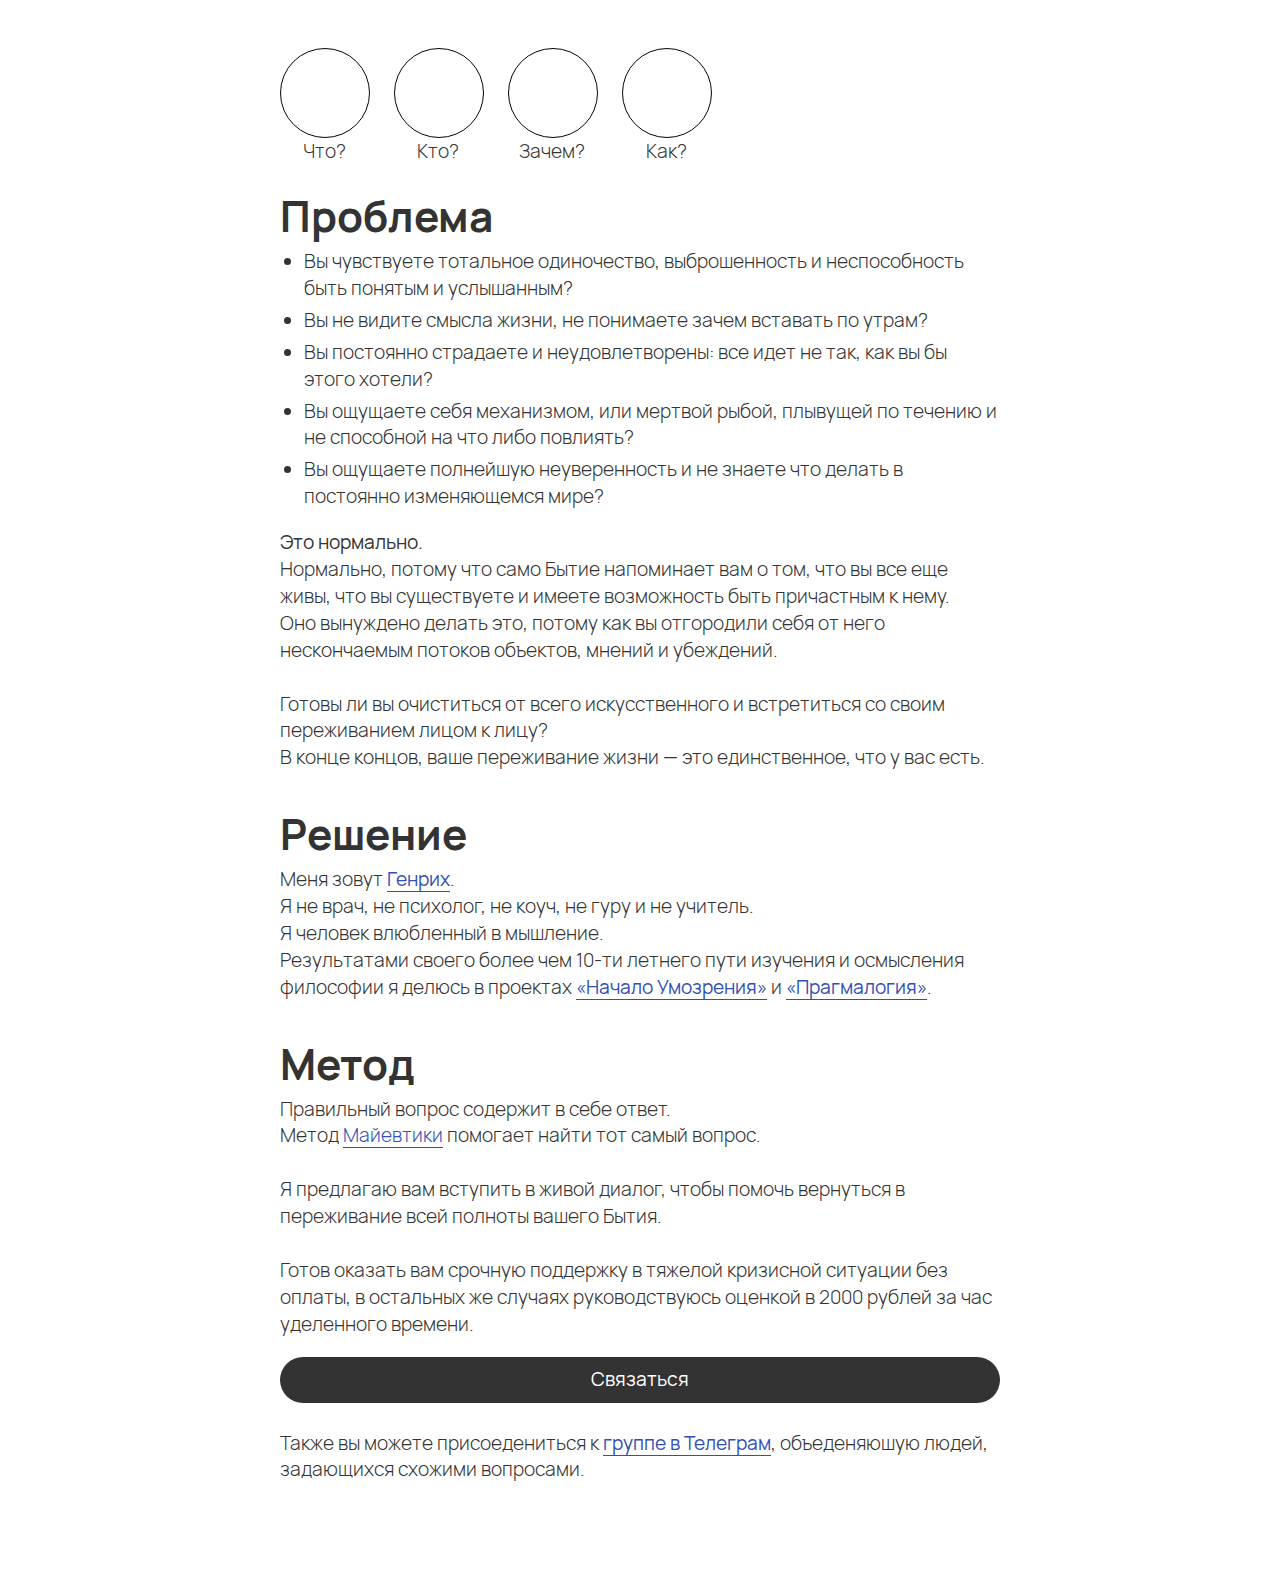
==== index.html @ 479f919a "upd" ====
<!DOCTYPE html>
<html lang="ru">
<head>

<!-- Yandex.Metrika counter --> <script type="text/javascript" > (function(m,e,t,r,i,k,a){m[i]=m[i]||function(){(m[i].a=m[i].a||[]).push(arguments)}; m[i].l=1*new Date();k=e.createElement(t),a=e.getElementsByTagName(t)[0],k.async=1,k.src=r,a.parentNode.insertBefore(k,a)}) (window, document, "script", "https://mc.yandex.ru/metrika/tag.js", "ym"); ym(89591814, "init", { clickmap:true, trackLinks:true, accurateTrackBounce:true, webvisor:true }); </script> <noscript><div><img src="https://mc.yandex.ru/watch/89591814" style="position:absolute; left:-9999px;" alt="" /></div></noscript> <!-- /Yandex.Metrika counter -->

  <meta charset="UTF-8">
  <meta http-equiv="X-UA-Compatible" content="ie=edge" />
  
  <title>Майевтика</title>

  <meta name="mobile-web-app-capable" content="yes" />
  <meta name="apple-mobile-web-app-capable" content="yes" />
  <meta name="application-name" content="Майевтика" />
  <meta name="apple-mobile-web-app-status-bar-style" content="#fff" />
  <meta name="apple-mobile-web-app-title" content="Майевтика" />
  <meta name="viewport" content="width=device-width, initial-scale=1.0">
  <meta name="description" content="Is watching.">

  <meta property="og:site_name" content="Майевтика"/>
  <meta property="og:description" content="Возвращает."/>
  <meta property="og:title" content="Майевтика">
  <meta property="og:type" content="profile">
  <meta property="og:url" content="https://ask.genrih.space" />
  <meta property="og:image" content="graph-preview.jpg" />
  
  <script type="text/javascript" src="code.js"></script>
  <link rel="canonical" href="https://ask.genrih.space" />
  <link rel="stylesheet" href="style.css">
  
  <!--
  <link href="https://cdn.jsdelivr.net/npm/bootstrap@5.2.0-beta1/dist/css/bootstrap.min.css" rel="stylesheet" integrity="sha384-0evHe/X+R7YkIZDRvuzKMRqM+OrBnVFBL6DOitfPri4tjfHxaWutUpFmBp4vmVor" crossorigin="anonymous">
  <script src="https://cdn.jsdelivr.net/npm/bootstrap@5.2.0-beta1/dist/js/bootstrap.bundle.min.js" integrity="sha384-pprn3073KE6tl6bjs2QrFaJGz5/SUsLqktiwsUTF55Jfv3qYSDhgCecCxMW52nD2" crossorigin="anonymous"></script>
-->
  <link rel="shortcut icon" href="/favicons/favicon.ico" type="image/x-icon">
  <link rel="apple-touch-icon" sizes="57x57" href="/favicons/apple-icon-57x57.png">
  <link rel="apple-touch-icon" sizes="60x60" href="/favicons/apple-icon-60x60.png">
  <link rel="apple-touch-icon" sizes="72x72" href="/favicons/apple-icon-72x72.png">
  <link rel="apple-touch-icon" sizes="76x76" href="/favicons/apple-icon-76x76.png">
  <link rel="apple-touch-icon" sizes="114x114" href="/favicons/apple-icon-114x114.png">
  <link rel="apple-touch-icon" sizes="120x120" href="/favicons/apple-icon-120x120.png">
  <link rel="apple-touch-icon" sizes="144x144" href="/favicons/apple-icon-144x144.png">
  <link rel="apple-touch-icon" sizes="152x152" href="/favicons/apple-icon-152x152.png">
  <link rel="apple-touch-icon" sizes="180x180" href="/favicons/apple-icon-180x180.png">
  <link rel="icon" type="image/png" sizes="192x192"  href="/favicons/android-icon-192x192.png">
  <link rel="icon" type="image/png" sizes="32x32" href="/favicons/favicon-32x32.png">
  <link rel="icon" type="image/png" sizes="96x96" href="/favicons/favicon-96x96.png">
  <link rel="icon" type="image/png" sizes="16x16" href="/favicons/favicon-16x16.png">
  <link rel="manifest" href="/favicons/manifest.json">
  <meta name="msapplication-TileColor" content="#ffffff">
  <meta name="msapplication-TileImage" content="/favicons/ms-icon-144x144.png">
  <meta name="theme-color" content="#ffffff">

</head>

<body>
  <svg id="fader"></svg>
  <script>fadeInPage();</script>
  
  <div style="width: 100%; display: inline-flex; padding-top: 1.5em; overflow-x: auto;">
    <div><div class = "circle"></div><div class="circletext">Что?</div></div>
    <div><div class = "circle"></div><div class="circletext">Кто?</div></div>
    <div><div class = "circle"></div><div class="circletext">Зачем?</div></div>
    <div><div class = "circle"></div><div class="circletext">Как?</div></div>


  </div>

  <h1 style="margin-top: 0.25em;">Проблема</h1>

  <ul>
    <li>
      Вы чувствуете тотальное одиночество, выброшенность и неспособность быть понятым и услышанным?
    </li>
    <li>
      Вы не видите смысла жизни, не понимаете зачем вставать по утрам?
    </li>
    <li>
      Вы постоянно страдаете и неудовлетворены: все идет не так, как вы бы этого хотели?
    </li>
    <li>
      Вы ощущаете себя механизмом, или мертвой рыбой, плывущей по течению и не способной на что либо повлиять?
    </li>
    <li>
      Вы ощущаете полнейшую неуверенность и не знаете что делать в постоянно изменяющемся мире? 
    </li>
  </ul>

  <b>Это нормально.</b><br>

  Нормально, потому что само Бытие напоминает вам о том, что вы все еще живы, что вы существуете и имеете возможность быть причастным к нему. 
  <br>
  Оно вынуждено делать это, потому как вы отгородили себя от него нескончаемым потоков объектов, мнений и убеждений.
  
  <br>
  <br>
  Готовы ли вы очиститься от всего искусственного и встретиться со своим переживанием лицом к лицу?
  <br>
  В конце концов, ваше переживание жизни — это единственное, что у вас есть.

  <h1>Решение</h1>

Меня зовут <strong><a href="https://genrih.space">Генрих</a></strong>.<br>
Я не врач, не психолог, не коуч, не гуру и не учитель.
<br>
Я человек влюбленный в мышление. <br>
Результатами своего более чем 10-ти летнего пути изучения и осмысления философии я делюсь в проектах
<strong><a href="https://t.me/originlook">«Начало Умозрения»</a></strong> и <strong><a href="https://t.me/pragmalogos">«Прагмалогия»</a></strong>.

<h1>Метод</h1>
Правильный вопрос содержит в себе ответ. 
<br>
Метод <a href="https://ru.wikipedia.org/wiki/Метод_Сократа">Майевтики</a> помогает найти тот самый вопрос.
<br>
<br>
Я предлагаю вам вступить в живой диалог, чтобы помочь вернуться в переживание всей полноты вашего Бытия. 
<br>
<br>
Готов оказать вам срочную поддержку в тяжелой кризисной ситуации без оплаты, в остальных же случаях руководствуюсь оценкой в 2000 рублей за час уделенного времени. 

<br>

<div class = "contrast-button" onclick="window.open('https://tap.link/genrihgrigoryan');">
  <strong>Связаться</strong>
</div>

<br>
Также вы можете присоедениться к <strong><a href="https://t.me/askbeing">группе в Телеграм</a></strong>, объеденяюшую людей, задающихся схожими вопросами. 
<br>
<br>
<br>
<br>
</body>
</html>
---- style.css ----
/*
@import url('https://fonts.googleapis.com/css2?family=Manrope:wght@200;300;400;500;600;700;800&display=swap');
*/
@font-face {
    font-family: Manrope;
    src: url(/assets/fonts/Manrope-ExtraLight.woff2) format("woff2");
    font-weight:200
}

@font-face {
    font-family: Manrope;
    src: url(/assets/fonts/Manrope-Light.woff2) format("woff2");
    font-weight:300
}

@font-face {
    font-family: Manrope;
    src: url(/assets/fonts/Manrope-Regular.woff2) format("woff2");
    font-weight:400
}

@font-face {
    font-family: Manrope;
    src: url(/assets/fonts/Manrope-Medium.woff2) format("woff2");
    font-weight:500
}

@font-face {
    font-family: Manrope;
    src: url(/assets/fonts/Manrope-SemiBold.woff2) format("woff2");
    font-weight:600
}

@font-face {
    font-family: Manrope;
    src: url(/assets/fonts/Manrope-Bold.woff2) format("woff2");
    font-weight:700
}

@font-face {
    font-family: Manrope;
    src: url(/assets/fonts/Manrope-ExtraBold.woff2) format("woff2");
    font-weight:800
}

:root {
    --secondary-color: #f0f0f0;
    --font-color: #333333;
    --code-color: #333333;
    --bg-color: #ffffff;
    --link-color: #3250b4;
    --deep-black: #000;
}

[data-theme="dark"] {
    --secondary-color: #646464;
    --font-color: #ffffff;
    --bg-color: #333333;
    --link-color:#dcb4ff;
    --code-color: #333333;
    --deep-black: #fff;
}

html { 
    font-family: Manrope, sans-serif;
    
    font-weight: 300;
    font-size: 1.2rem;
    line-height: 1.4em;/* 160%; */

    -webkit-locale: ru;

    letter-spacing: normal;

    text-rendering: optimizeLegibility;
    -webkit-font-smoothing: antialiased;
    -webkit-overflow-scrolling: touch;
    scroll-behavior: smooth;
}

.circle{
    border-radius: 80px;
    border: 1px solid rgb(5, 5, 5);
    width: 88px;
    height: 88px;
    margin-right: 24px;
}

.circletext{
    width: 88px; 
    text-align: center;
    margin-bottom: 20px;
}


body{
    background-color: var(--bg-color); /*  rgb(248, 248, 248);*/
    color: var(--font-color);
    min-width:320px;

    max-width: 720px;
    margin: auto;

    padding: 1em;

    margin-top: 0px;
    margin-bottom: 0px;
    
    opacity: 1;

    transition: all 0.5s ease-in-out;
}

  body.fade {
      opacity: 0;
      transition: all 0.5s ease-in-out;
  }


.dark-mode{
    color: var(--font-color);
    background-color: var(--bg-color); 
    transition: all 0.5s ease-in-out;
}
 
/*
h1,h2,h3,h4,h5,h6 {
    font-family: "Inter", sans-serif;
}
**/

h1{
    /* 
    text-align: center; 
    padding: 0.5em;
    */


    text-align: left; 
    margin-top: 1em;
    margin-bottom: 0.25em;
    font-weight: 700; 
    font-size:  2.2rem;

    line-height: 1;
    transition: all 0.5s ease-in-out;
}

h2, h3 {
    margin-block-start: 1em;
    margin-block-end: 0.1em;
}

h2 {font-weight: 700; font-size:  1.25rem;}
h3 {font-weight: 600; font-size:  1.15rem;}
h4 {font-weight: 500; font-size:  1.1rem;}
h5 {font-weight: 400; font-size:  1rem;}
h6 {font-weight: 300;}

a {
    color: var(--link-color);
    text-decoration:  underline; 
    text-underline-offset: 0.25em; 
    text-decoration-style: solid; 
    text-decoration-thickness: .75px;
    transition: color 0.5s ease-in-out;
}
a:hover{
    text-decoration: underline;
    text-decoration-thickness: .75px;
    text-decoration-style: dashed;
}

.nav-shape{
    fill: var(--font-color);
    transition: fill 0.5s ease-in-out;
}

svg{
    fill: inherit;
}

.internal-link {
    color: var(--font-color); 
    text-decoration:  underline; 
    text-underline-offset: 0.25em; 
    text-decoration-style: solid; 
    text-decoration-thickness: .75px;
}

h1 a.internal-link{
    color: var(--deep-black);
}

.contrast-button{
    margin-top: 1em;
    background: var(--font-color);
    color: var(--bg-color);
    border-radius: 24px;
    padding: 0.5em;
    text-align: center;
    cursor: pointer;
    transition: all 0.5s ease-in-out;
  }

blockquote {
    background-color: transparent;
    /* border: solid 1px var(--secondary-color); */
    border-left: solid 4px var(--secondary-color);
    /*
    padding: 0.25em 16px 0.25em 16px;
    border-radius: 8px;
    */
    padding: 0em 0px 0em 16px;
    margin: 1em 0px 1em 0px;

    transition: border-color 0.5s ease-in-out;
}

mark{
background-color: var(--secondary-color);
padding: 3px 5px;
border-radius: 8px;

transition: all 0.5s ease-in-out;
}


ul {
    padding-left: 1.25em;
    margin-block-start: 0.5em;
    margin-block-end: 1em;
}

li {
    margin:0 0 5px 0;
}

hr {
    content: '';
    display: block;
    border: none;
    background: var(--secondary-color);;
    /*
    margin-top: 2em;
    margin-bottom: 2em;
    */
    margin-block-start: 1em;
    margin-block-end: 1em;    

    position: relative;
    height: 1px;

    transition: all 0.5s ease-in-out;
}


#tooltip-wrapper {
    background: var(--bg-color);
    padding: 1em;
    border: 1px solid var(--secondary-color);
    border-radius: 8px;
    overflow: hidden;
    position: absolute;
    width: 400px;
    height: 250px;
    font-size: 0.8em;
    box-shadow: 0 5px 10px rgba(0,0,0,0.1);
    opacity: 0;
    transition: opacity 100ms;
  }

  #tooltip-wrapper:after {
		content: "";
		position: absolute;
		z-index: 1;
		bottom: 0;
		left: 0;
		pointer-events: none;
		/* background-image: linear-gradient(to bottom, rgba(255,255,255, 0), rgba(255,255,255, 1) 90%); */
		width: 100%;
		height: 75px;
  }

  img {
    max-width: 100%;
    display: block;
    margin: 0px;
    max-height: 100%;
    padding: 0px;
  }

  #fader {
    position: fixed;
    top: 0;
    left: 0;
    width: 100%;
    height: 100%;
    z-index: 999999;
    pointer-events: none;
    background: var(--bg-color);
    animation-duration: 300ms;
    animation-timing-function: ease-in-out;
  }

  @keyframes fade-out {
    from { opacity: 1 }
      to { opacity: 0 }
}

@keyframes fade-in {
    from { opacity: 0 }
      to { opacity: 1 }
}

#fader.fade-out {
    opacity: 0;
    animation-name: fade-out;
}

#fader.fade-in {
    opacity: 1;
    animation-name: fade-in;
}

.desc{
    text-align: center; 
    /*opacity: 0.5;*/
    padding-bottom: 1em;
}

svg g, path, rect{
  fill: var(--font-color);
  transition: all 0.5s ease-in-out;
}

/*
@media only screen and (max-width: 768px){

    html {
        font-size: 1.1rem;
    }

}
*/
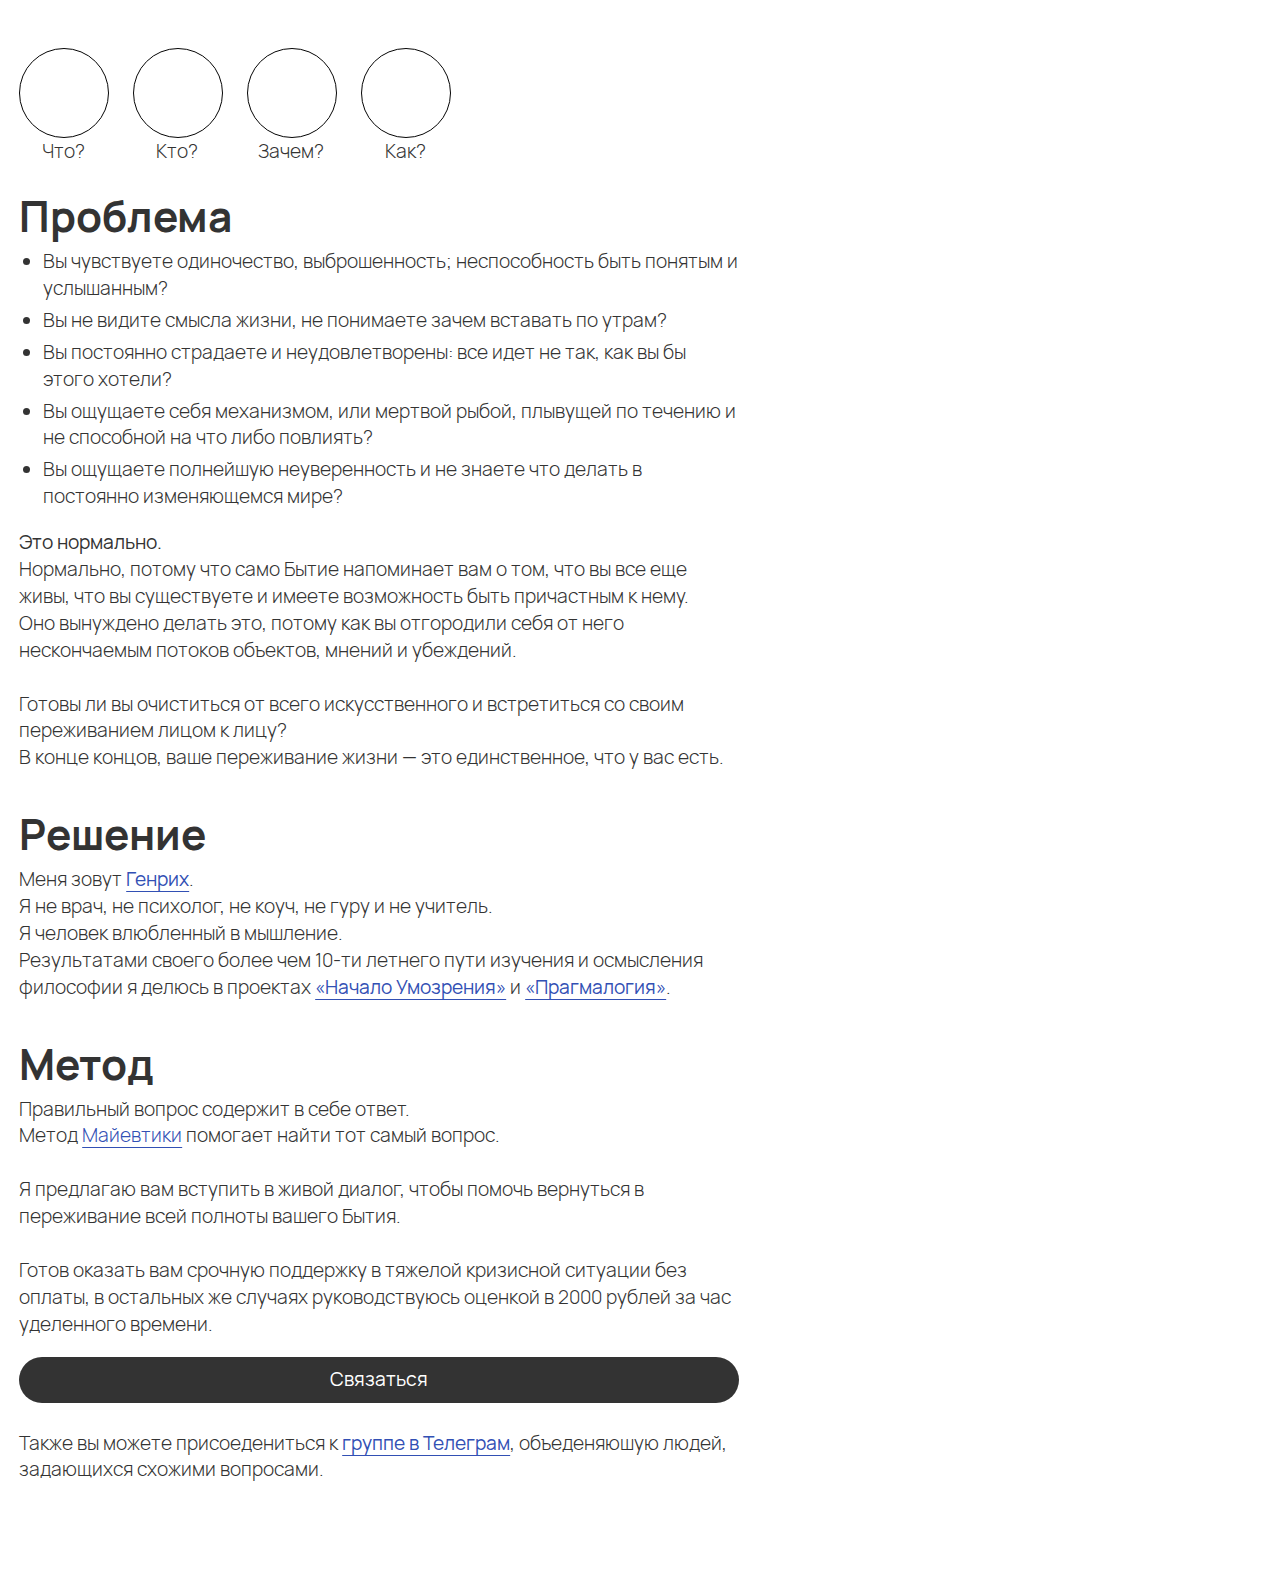
==== commit 4c4c1138: "upd" ====
--- a/index.html
+++ b/index.html
@@ -70,7 +70,7 @@
 
   <ul>
     <li>
-      Вы чувствуете тотальное одиночество, выброшенность и неспособность быть понятым и услышанным?
+      Вы чувствуете одиночество, выброшенность; неспособность быть понятым и услышанным?
     </li>
     <li>
       Вы не видите смысла жизни, не понимаете зачем вставать по утрам?
--- a/style.css
+++ b/style.css
@@ -100,7 +100,8 @@
     min-width:320px;
 
     max-width: 720px;
-    margin: auto;
+    margin-left: 0px;
+    margin-right: 0px;
 
     padding: 1em;
 
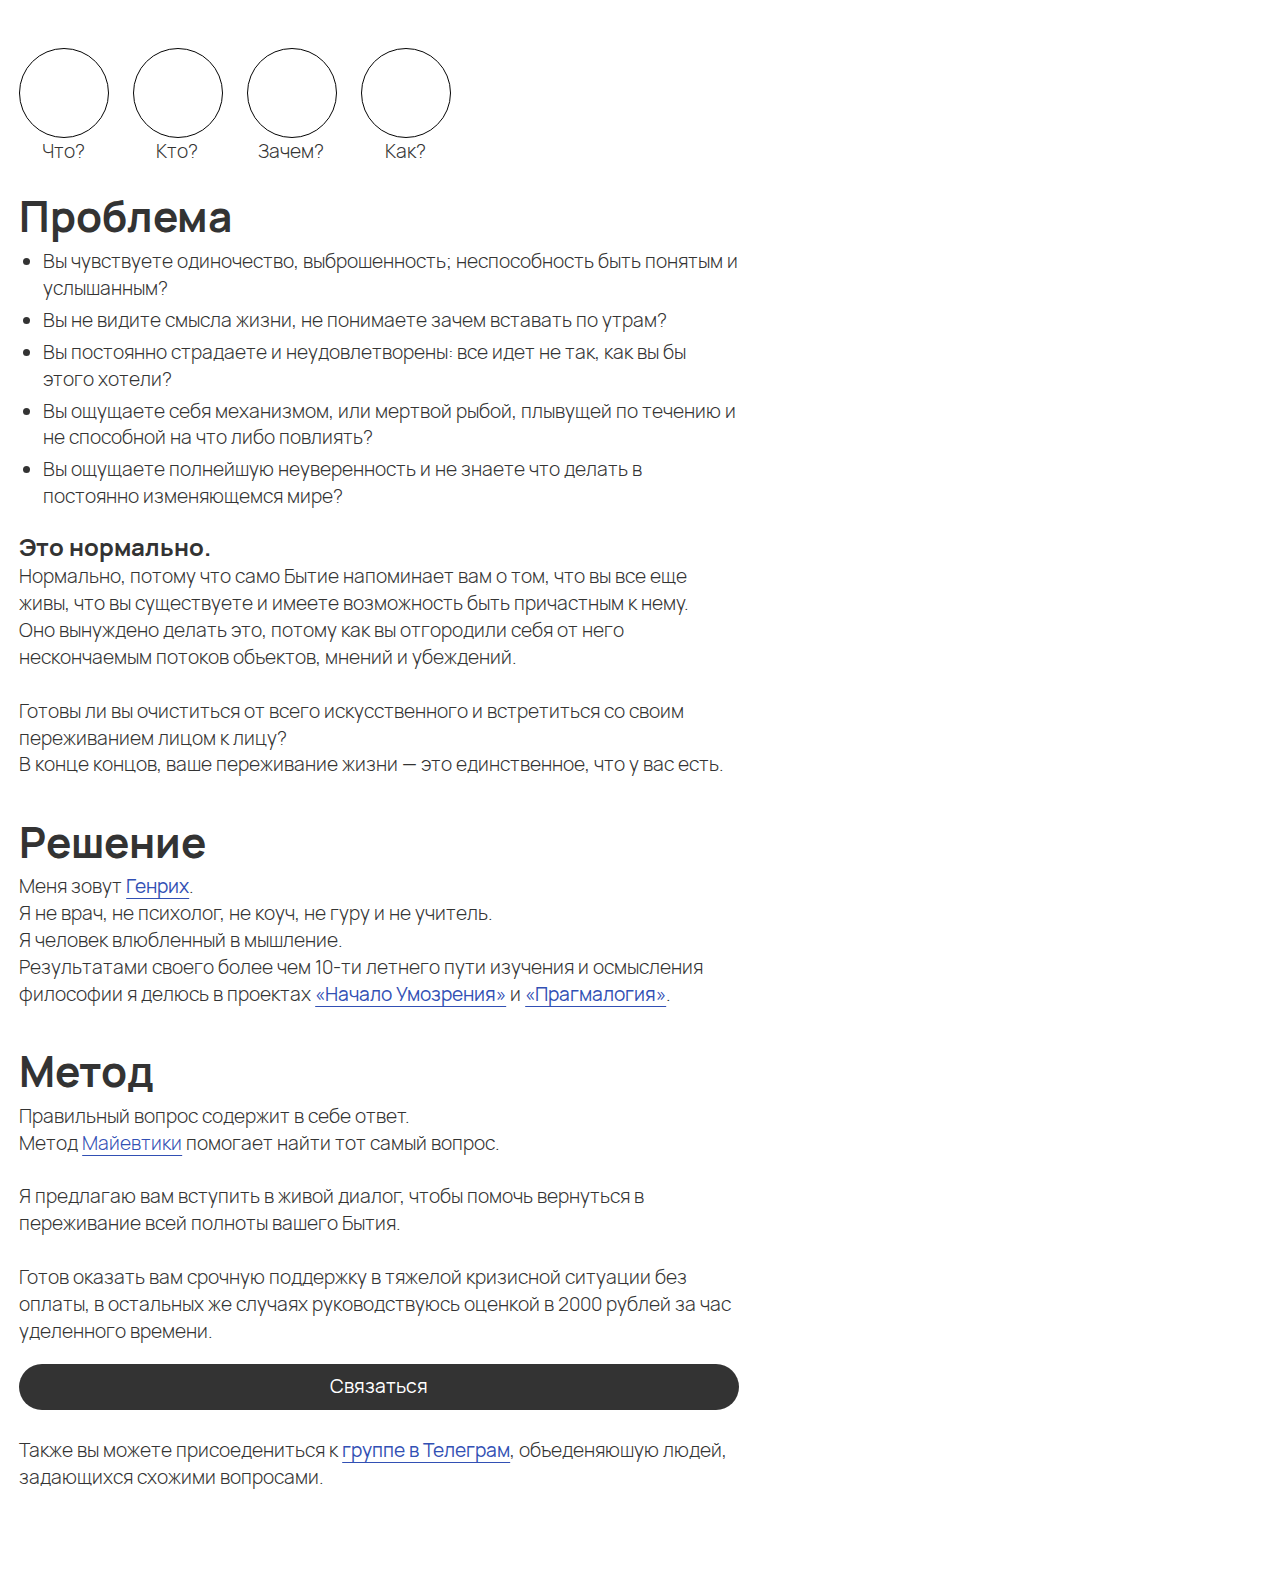
==== commit 0de2320a: "Update index.html" ====
--- a/index.html
+++ b/index.html
@@ -86,7 +86,7 @@
     </li>
   </ul>
 
-  <b>Это нормально.</b><br>
+  <h2>Это нормально.</h2>
 
   Нормально, потому что само Бытие напоминает вам о том, что вы все еще живы, что вы существуете и имеете возможность быть причастным к нему. 
   <br>
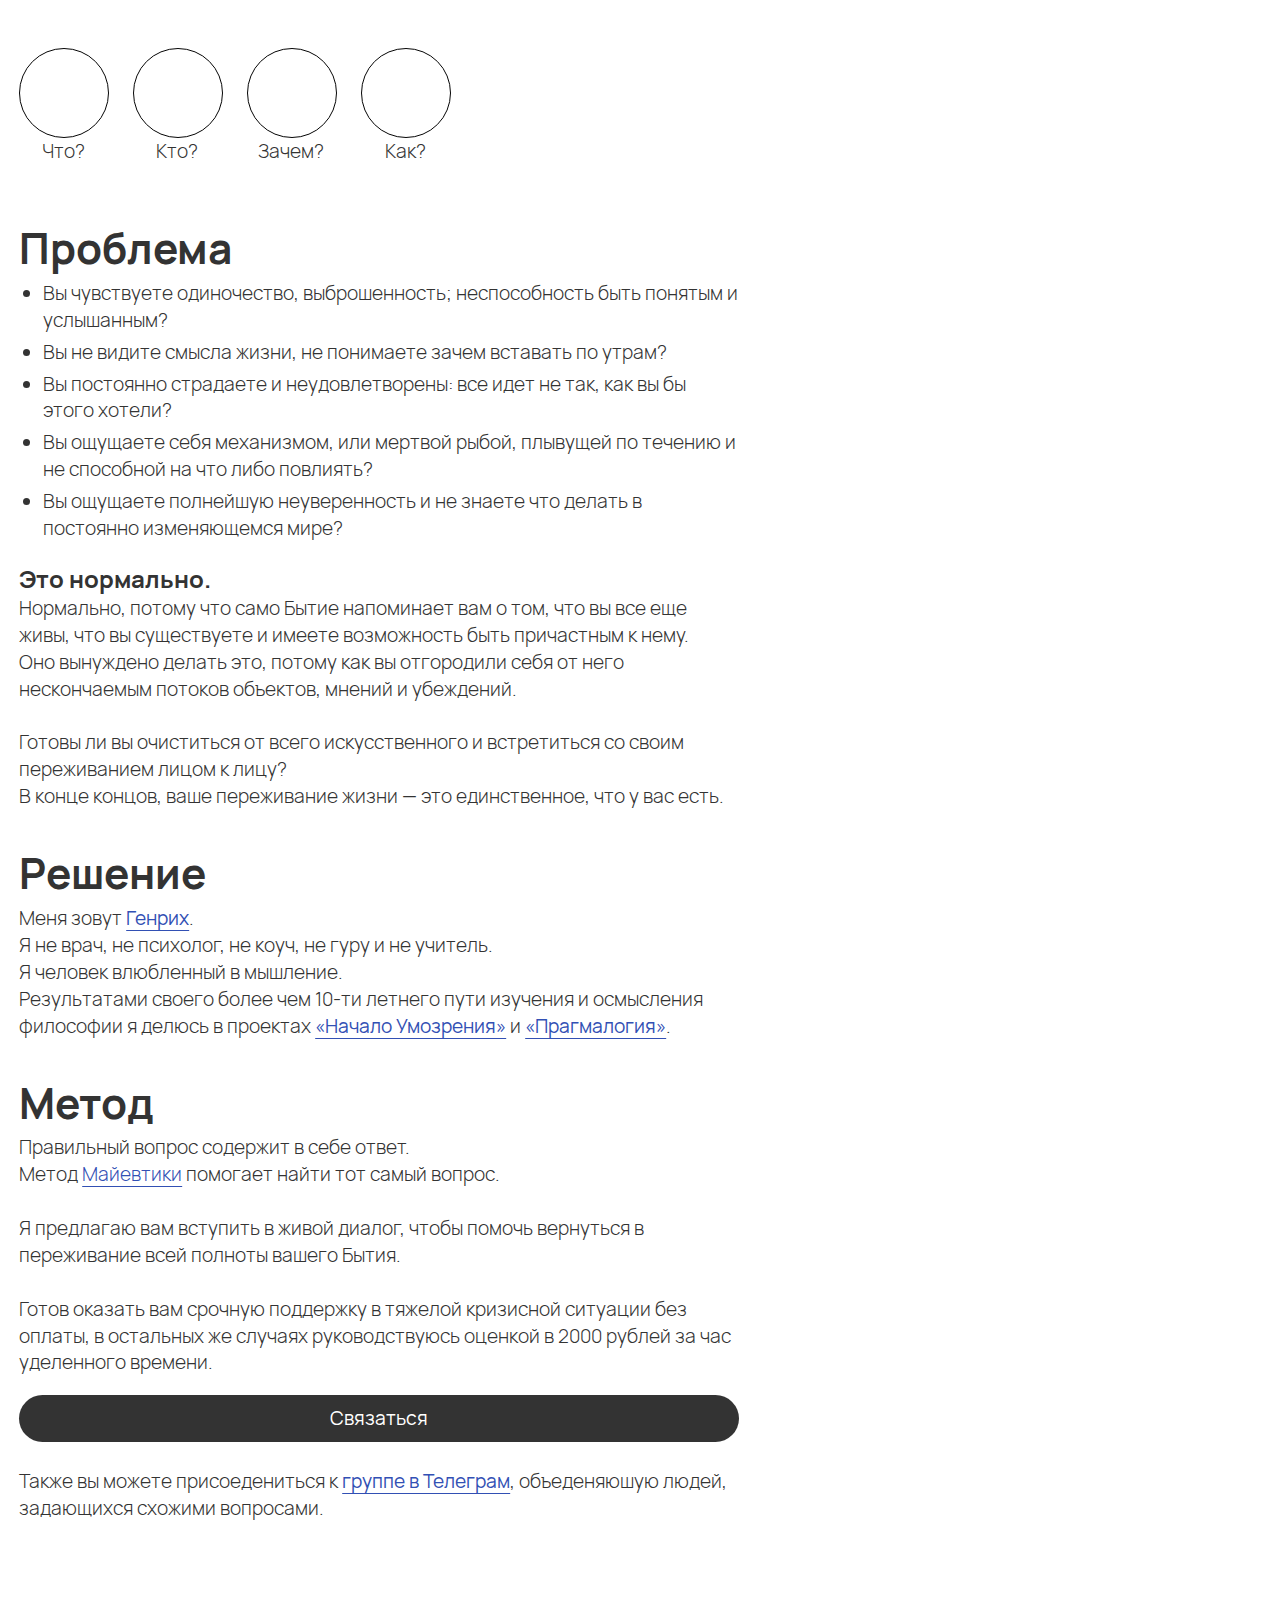
==== commit eea57dff: "Update index.html" ====
--- a/index.html
+++ b/index.html
@@ -66,7 +66,7 @@
 
   </div>
 
-  <h1 style="margin-top: 0.25em;">Проблема</h1>
+  <h1>Проблема</h1>
 
   <ul>
     <li>
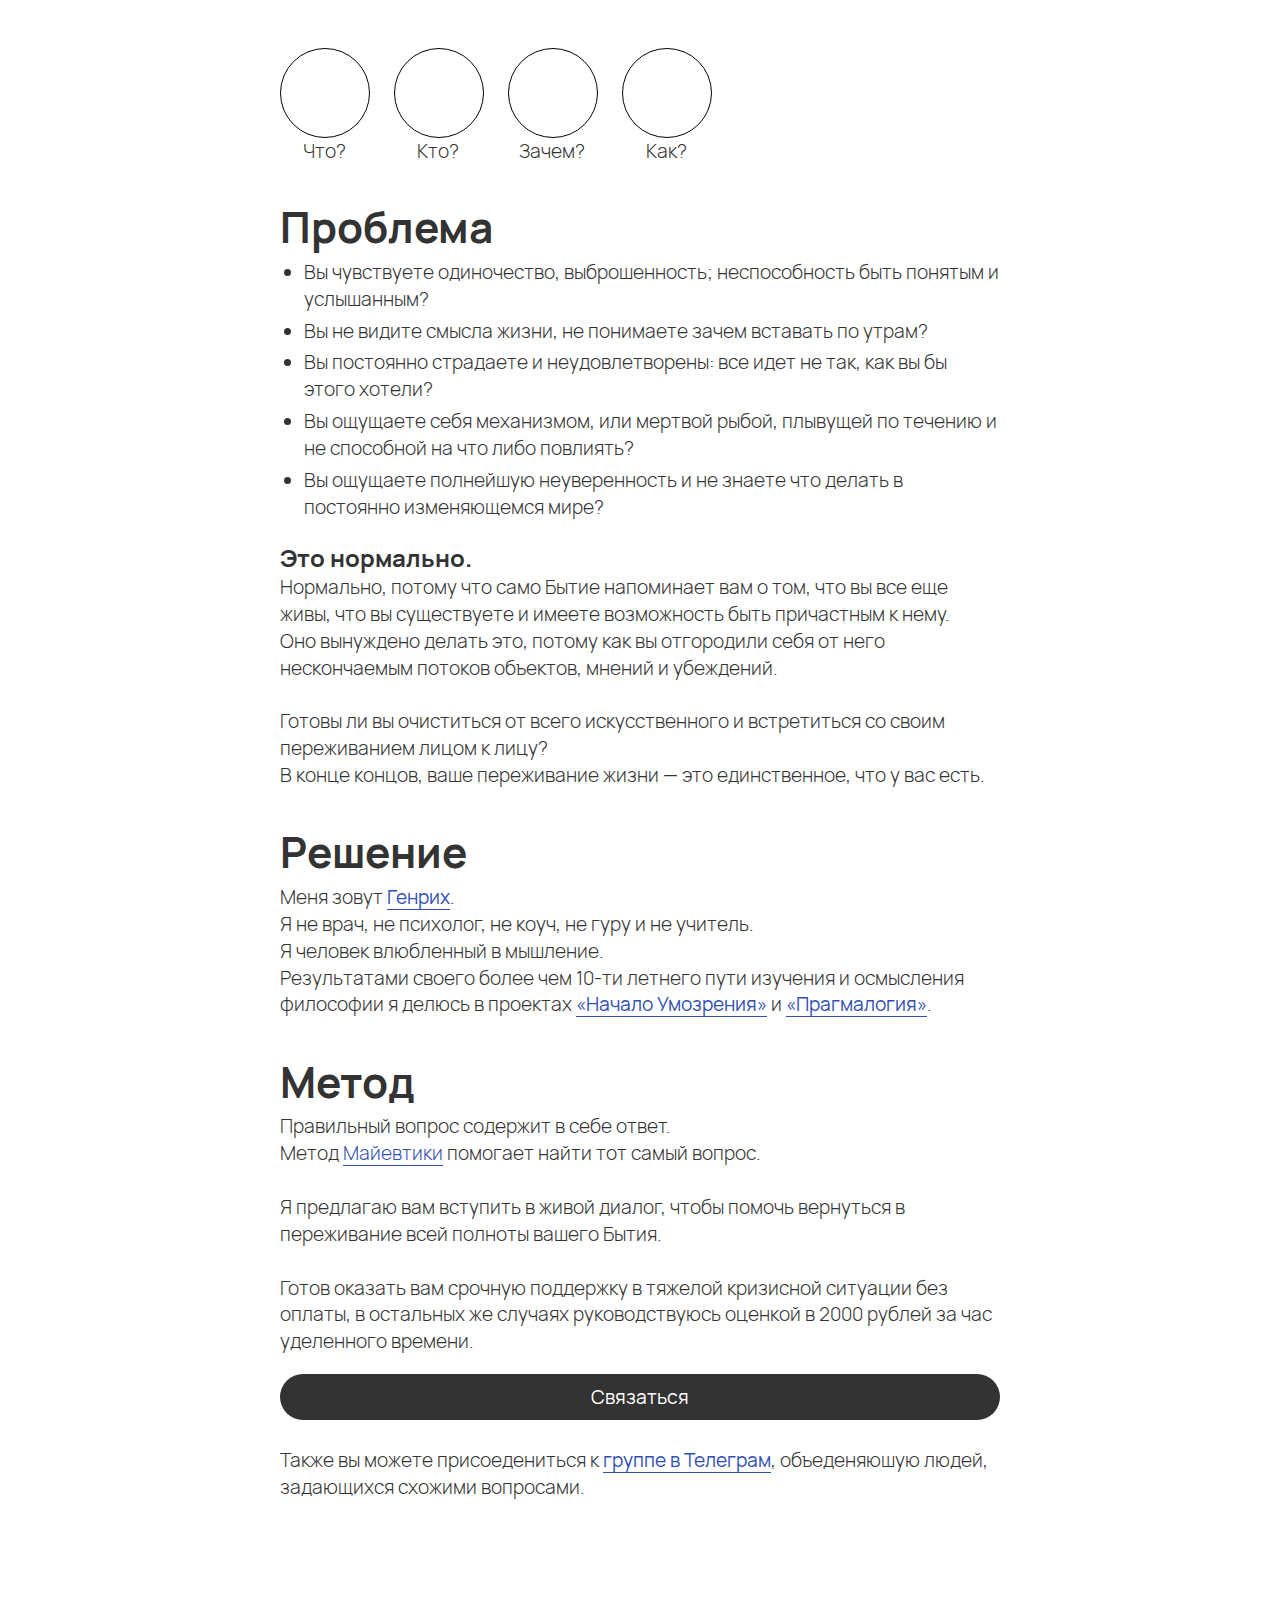
==== commit 38795834: "Update index.html" ====
--- a/index.html
+++ b/index.html
@@ -66,7 +66,7 @@
 
   </div>
 
-  <h1>Проблема</h1>
+  <h1 style="margin-top: 0.5em;">Проблема</h1>
 
   <ul>
     <li>
--- a/style.css
+++ b/style.css
@@ -100,8 +100,7 @@
     min-width:320px;
 
     max-width: 720px;
-    margin-left: 0px;
-    margin-right: 0px;
+    margin: auto;
 
     padding: 1em;
 
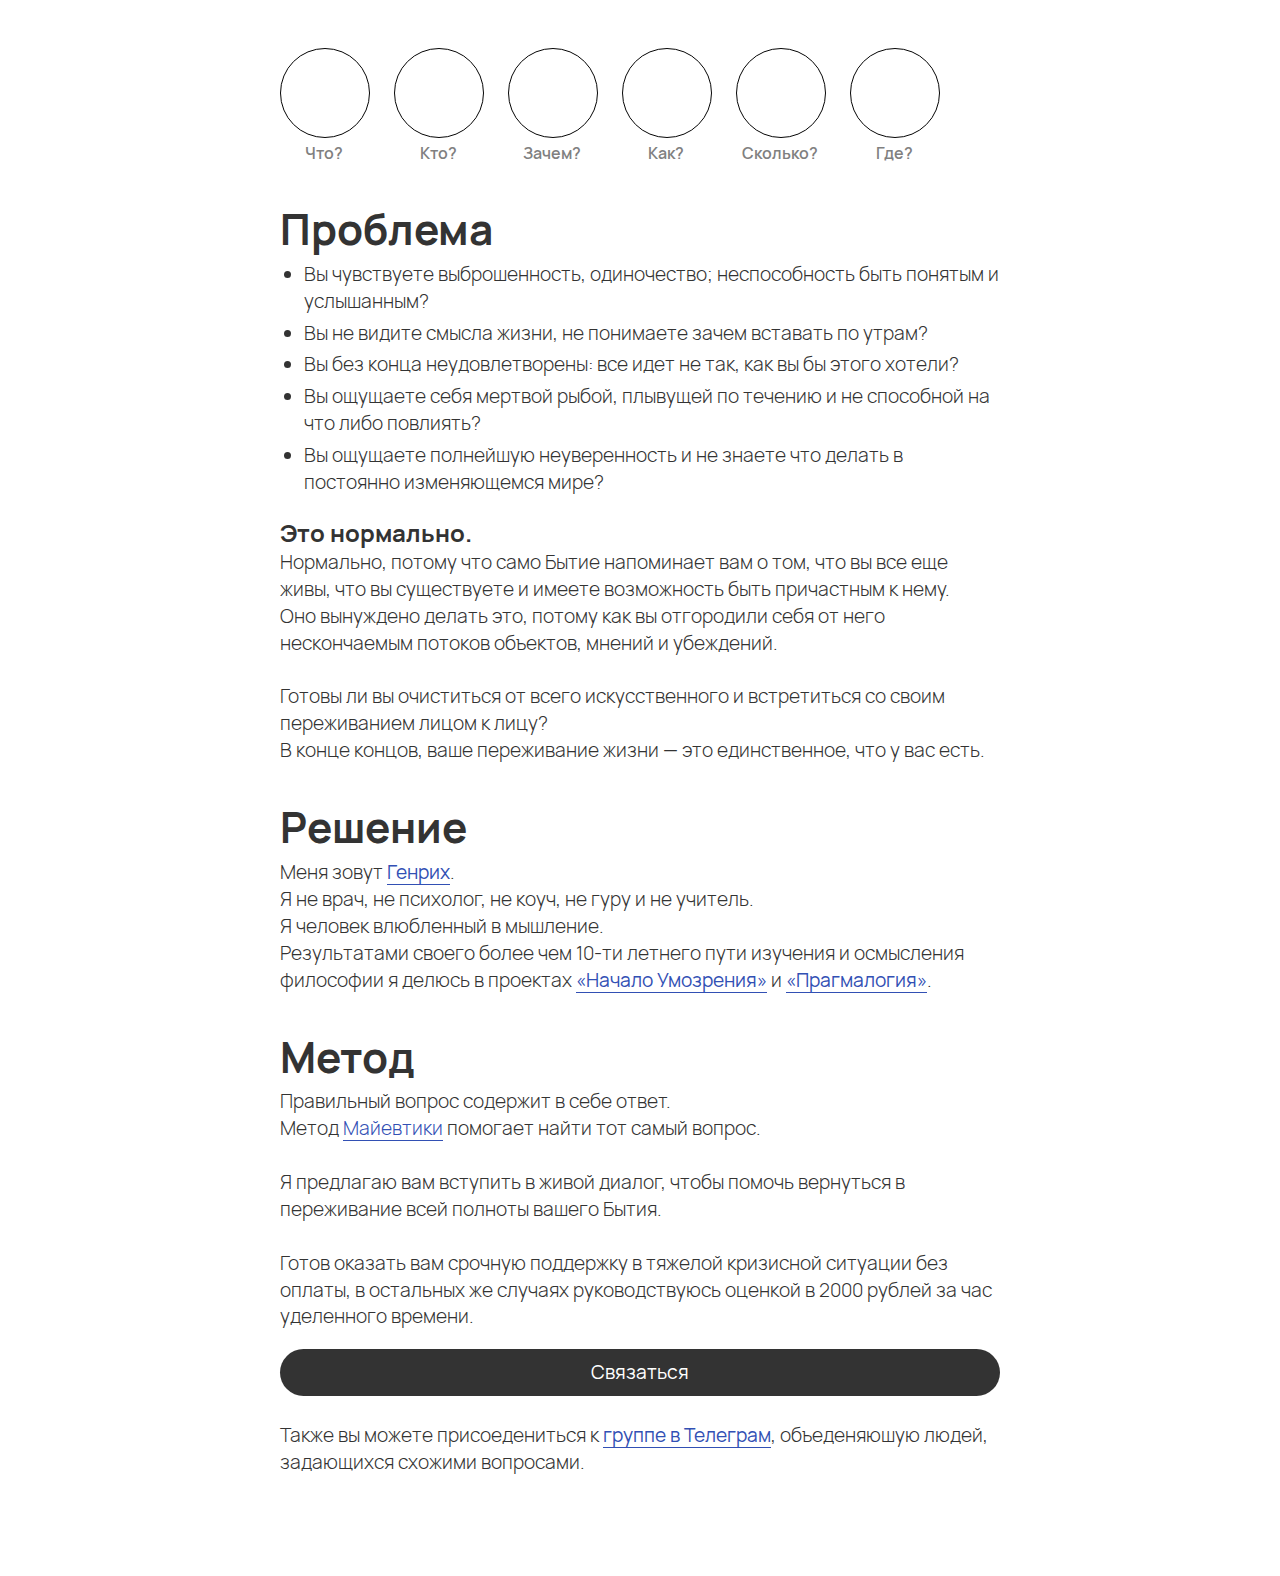
==== commit 63a72bef: "upd" ====
--- a/index.html
+++ b/index.html
@@ -62,7 +62,8 @@
     <div><div class = "circle"></div><div class="circletext">Кто?</div></div>
     <div><div class = "circle"></div><div class="circletext">Зачем?</div></div>
     <div><div class = "circle"></div><div class="circletext">Как?</div></div>
-
+    <div><div class = "circle"></div><div class="circletext">Сколько?</div></div>
+    <div><div class = "circle"></div><div class="circletext">Где?</div></div>
 
   </div>
 
@@ -70,16 +71,16 @@
 
   <ul>
     <li>
-      Вы чувствуете одиночество, выброшенность; неспособность быть понятым и услышанным?
+      Вы чувствуете выброшенность, одиночество; неспособность быть понятым и услышанным?
     </li>
     <li>
       Вы не видите смысла жизни, не понимаете зачем вставать по утрам?
     </li>
     <li>
-      Вы постоянно страдаете и неудовлетворены: все идет не так, как вы бы этого хотели?
+      Вы без конца неудовлетворены: все идет не так, как вы бы этого хотели?
     </li>
     <li>
-      Вы ощущаете себя механизмом, или мертвой рыбой, плывущей по течению и не способной на что либо повлиять?
+      Вы ощущаете себя мертвой рыбой, плывущей по течению и не способной на что либо повлиять?
     </li>
     <li>
       Вы ощущаете полнейшую неуверенность и не знаете что делать в постоянно изменяющемся мире? 
--- a/style.css
+++ b/style.css
@@ -91,6 +91,10 @@
     width: 88px; 
     text-align: center;
     margin-bottom: 20px;
+    color:rgb(128, 128, 128);
+    padding-top: 2px;
+    font-weight: 600;
+    font-size: 16px;
 }
 
 
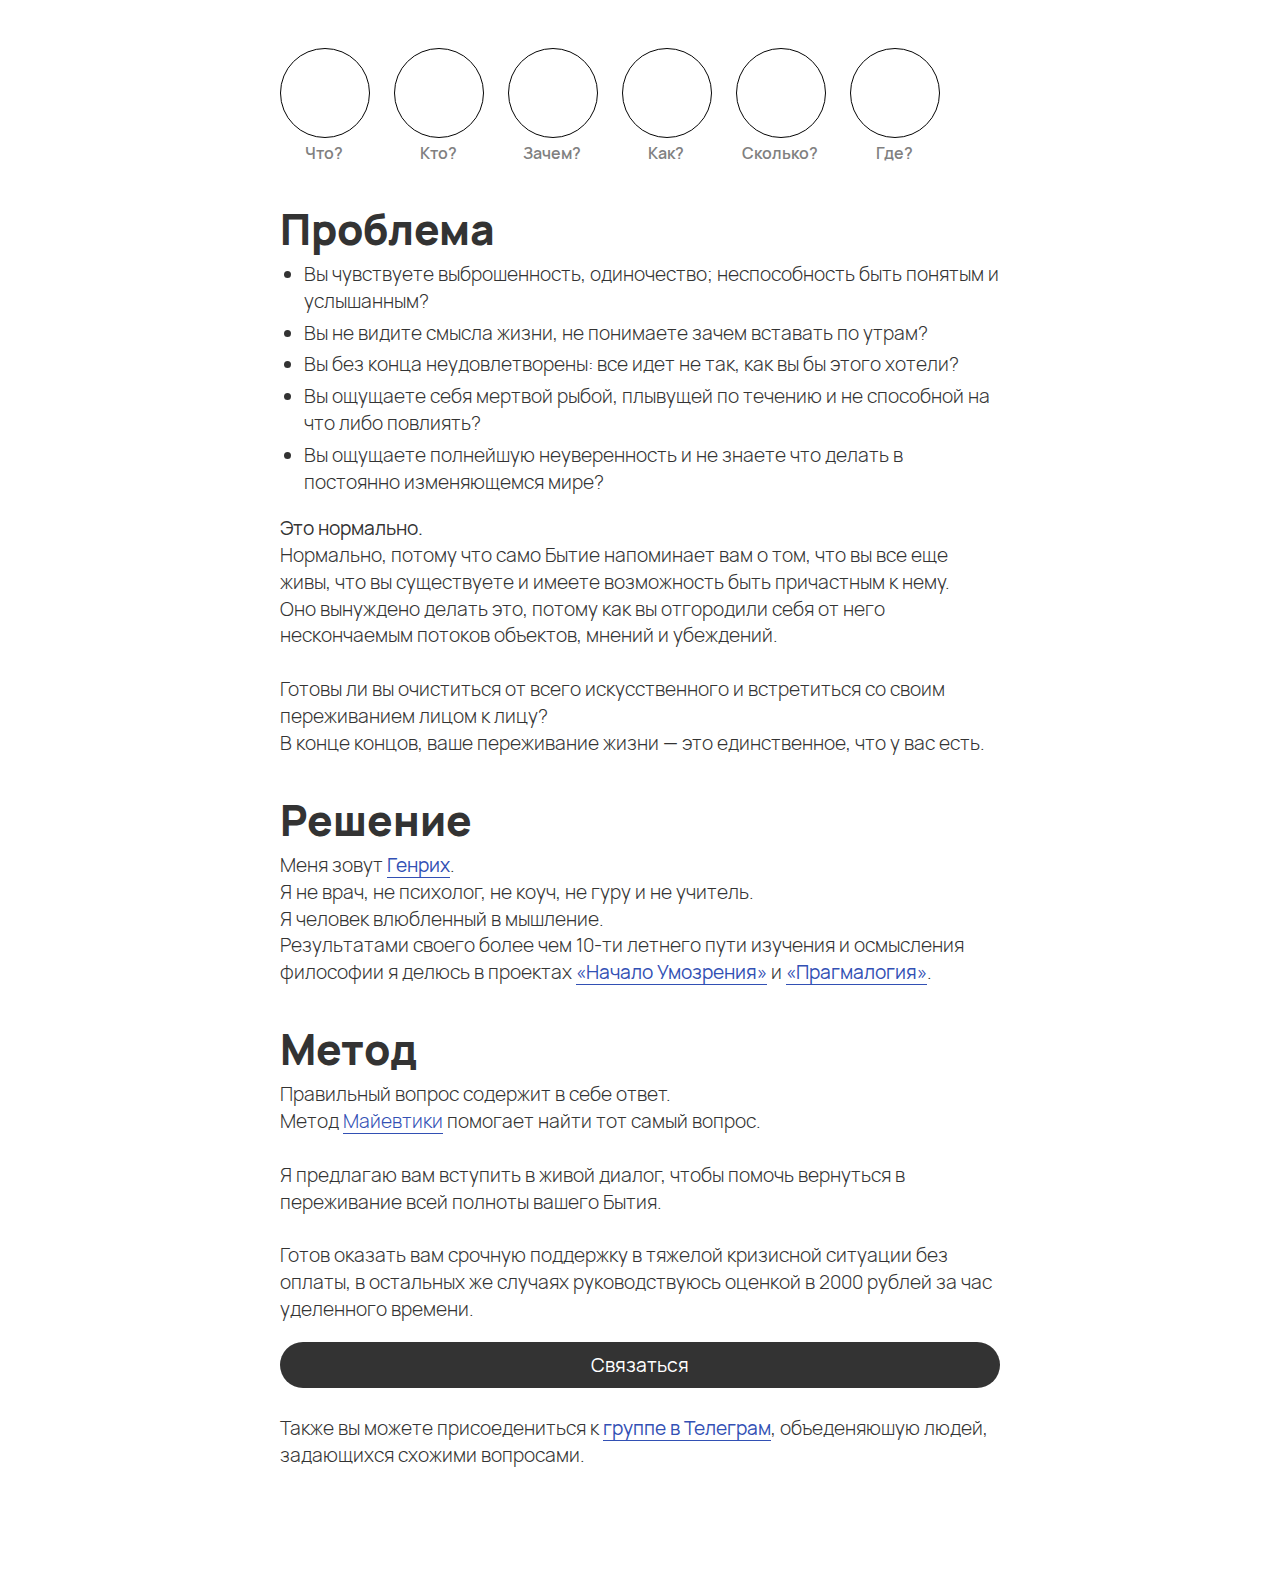
==== commit 1141c785: "upd" ====
--- a/index.html
+++ b/index.html
@@ -87,7 +87,7 @@
     </li>
   </ul>
 
-  <h2>Это нормально.</h2>
+  <strong>Это нормально.</strong><br>
 
   Нормально, потому что само Бытие напоминает вам о том, что вы все еще живы, что вы существуете и имеете возможность быть причастным к нему. 
   <br>
--- a/style.css
+++ b/style.css
@@ -144,7 +144,7 @@
     text-align: left; 
     margin-top: 1em;
     margin-bottom: 0.25em;
-    font-weight: 700; 
+    font-weight: 800; 
     font-size:  2.2rem;
 
     line-height: 1;
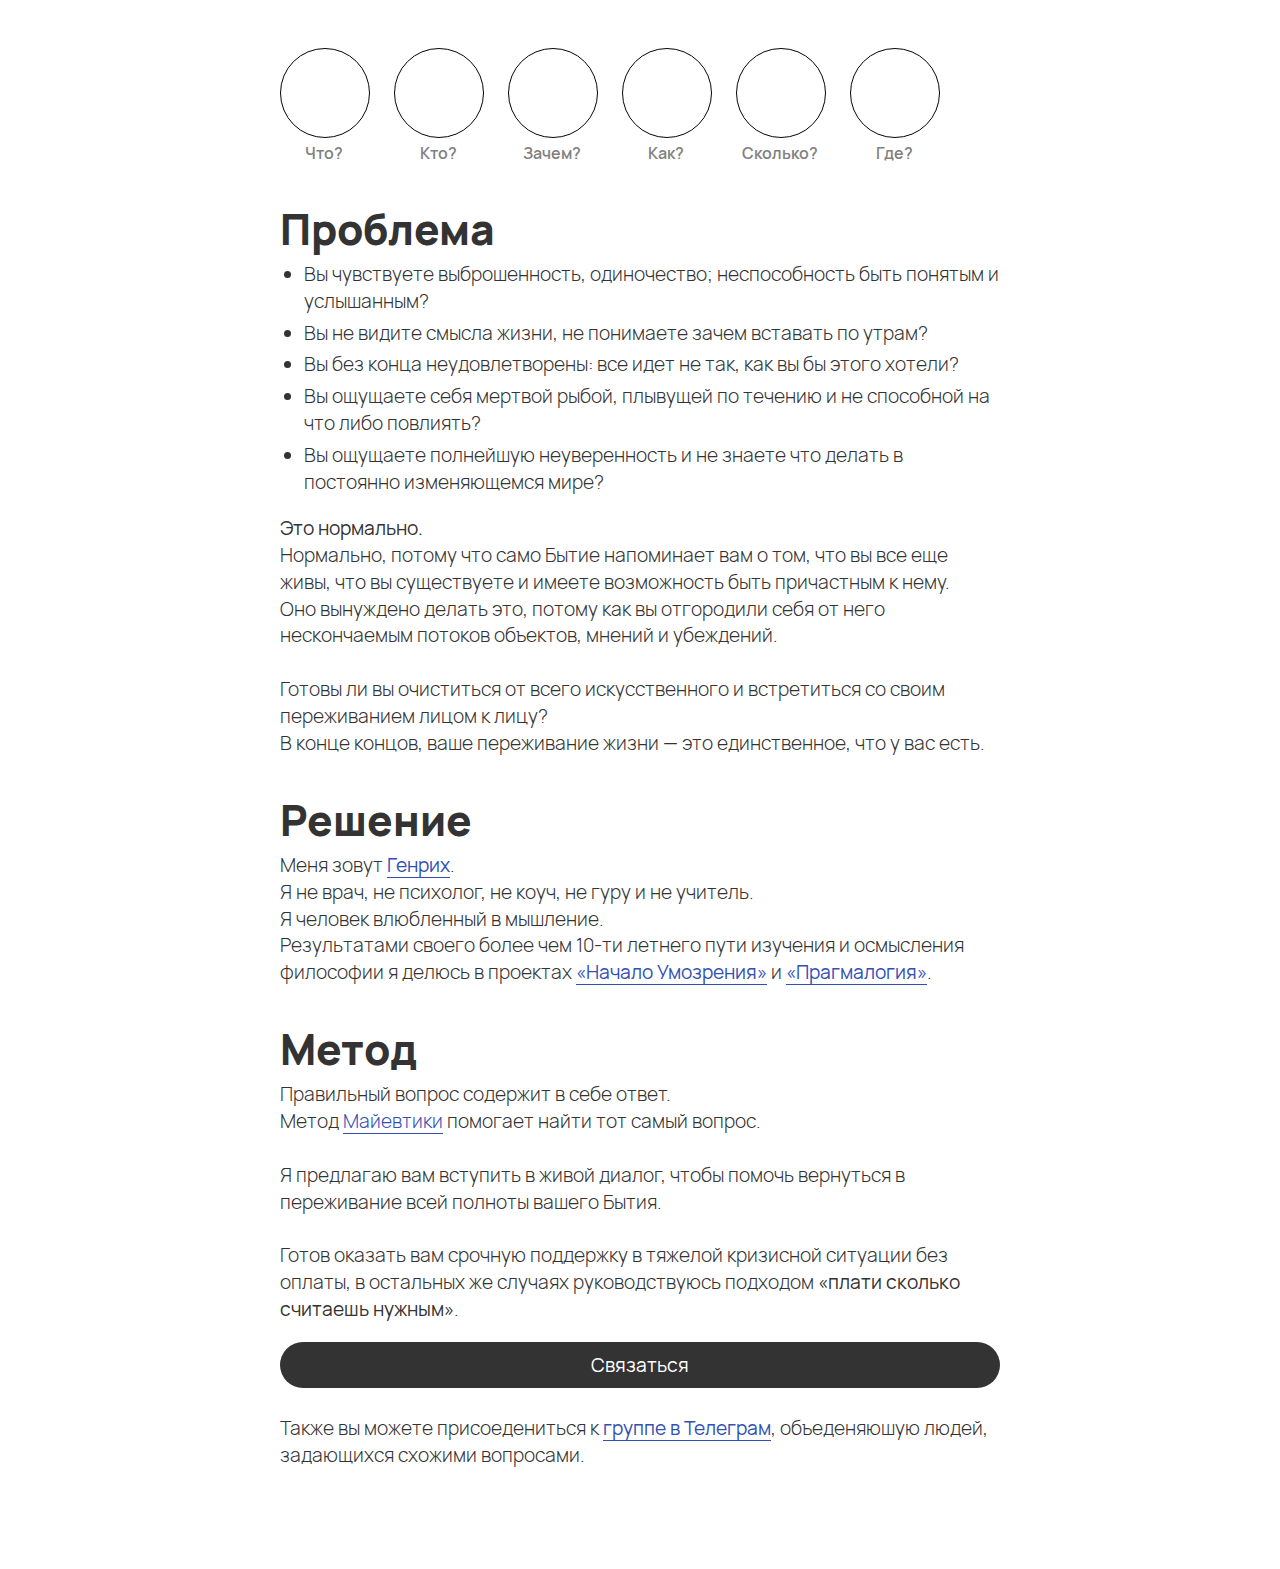
==== commit 880a2f9a: "Update index.html" ====
--- a/index.html
+++ b/index.html
@@ -117,7 +117,7 @@
 Я предлагаю вам вступить в живой диалог, чтобы помочь вернуться в переживание всей полноты вашего Бытия. 
 <br>
 <br>
-Готов оказать вам срочную поддержку в тяжелой кризисной ситуации без оплаты, в остальных же случаях руководствуюсь оценкой в 2000 рублей за час уделенного времени. 
+Готов оказать вам срочную поддержку в тяжелой кризисной ситуации без оплаты, в остальных же случаях руководствуюсь подходом <strong>«плати сколько считаешь нужным»</strong>. 
 
 <br>
 
